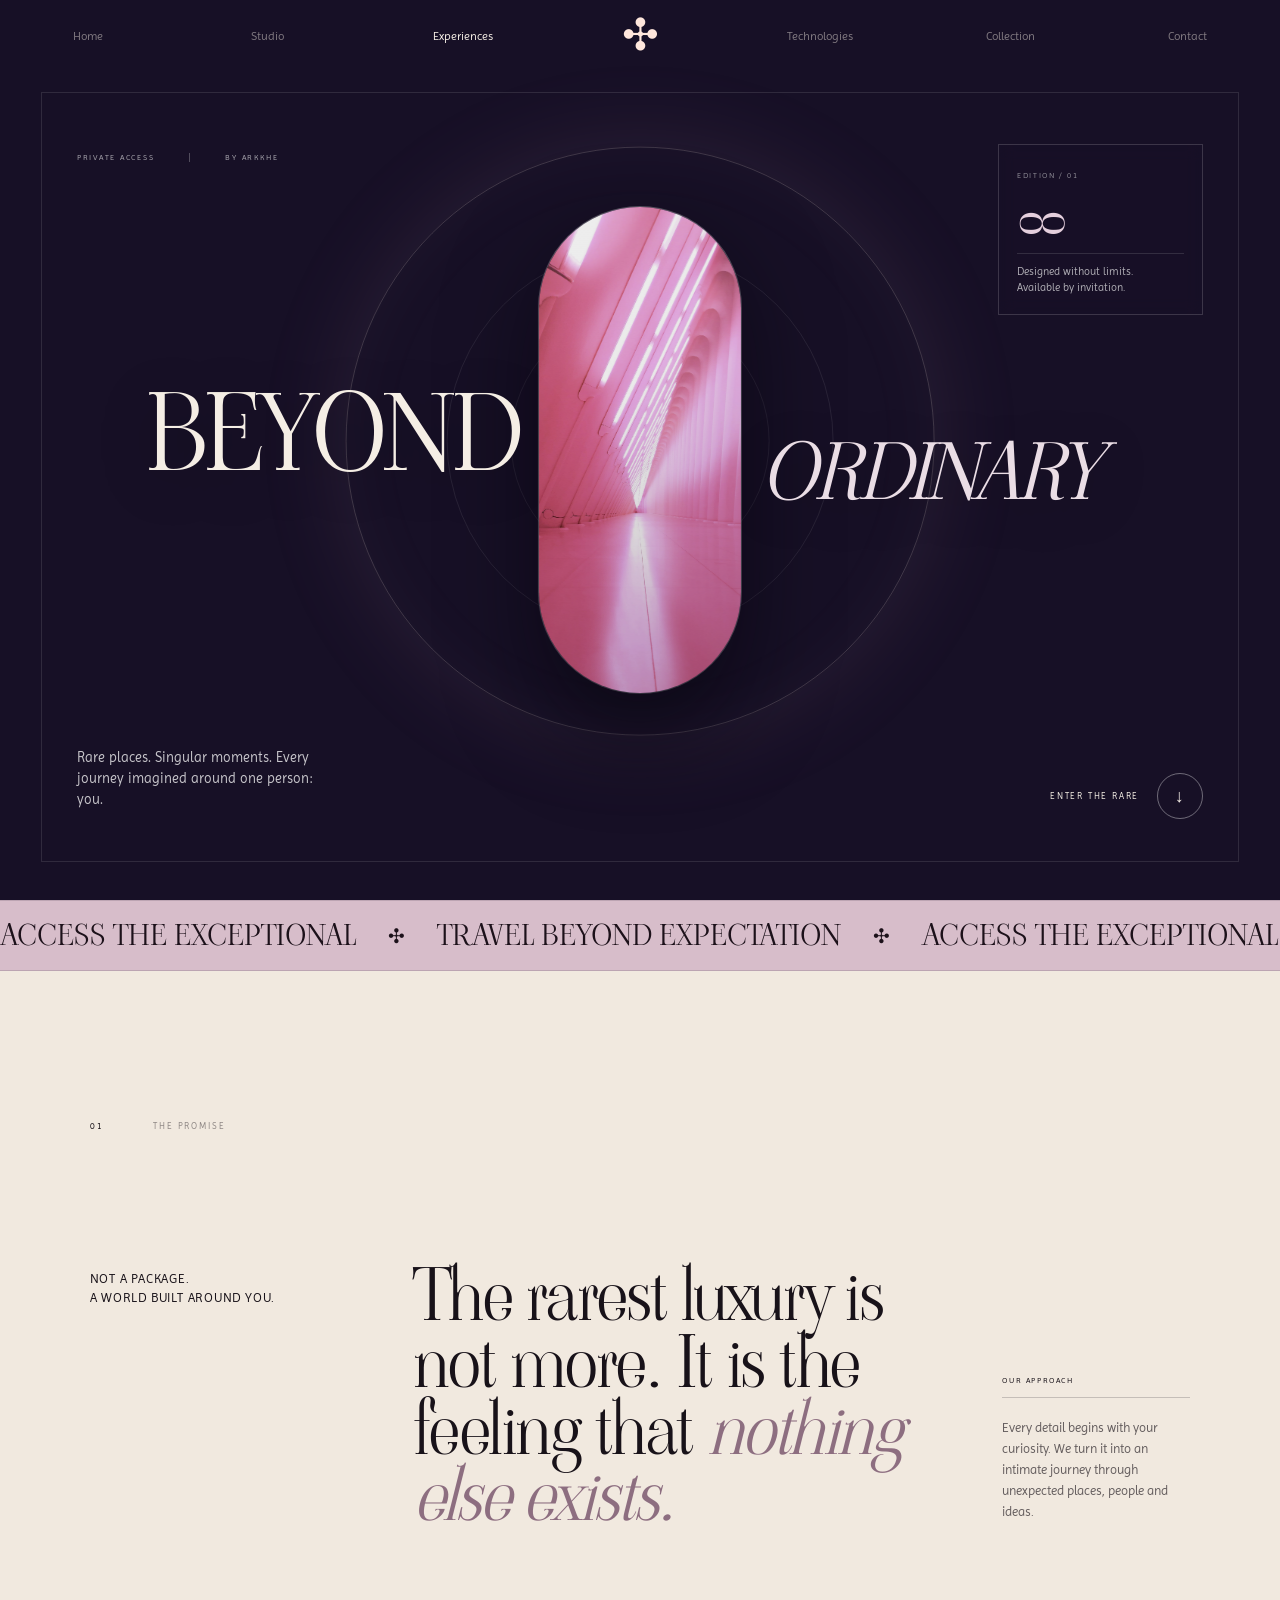
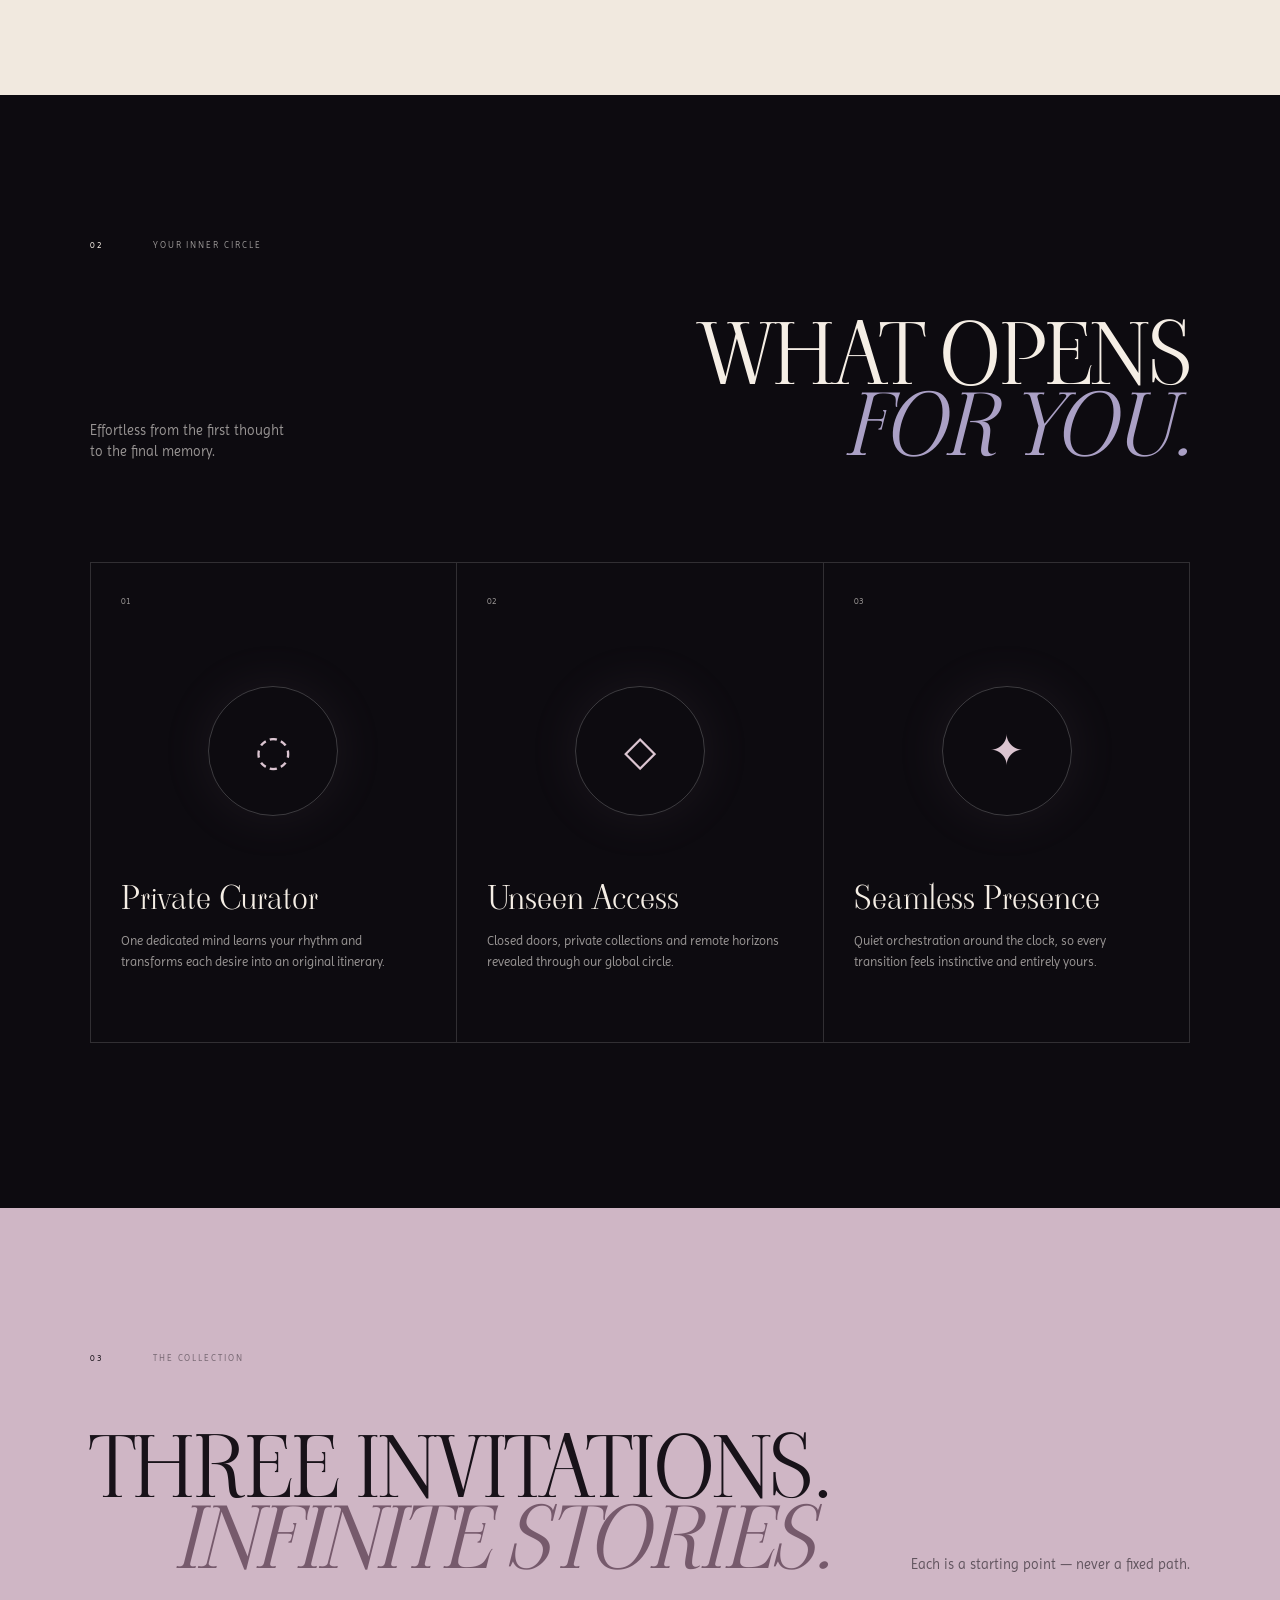
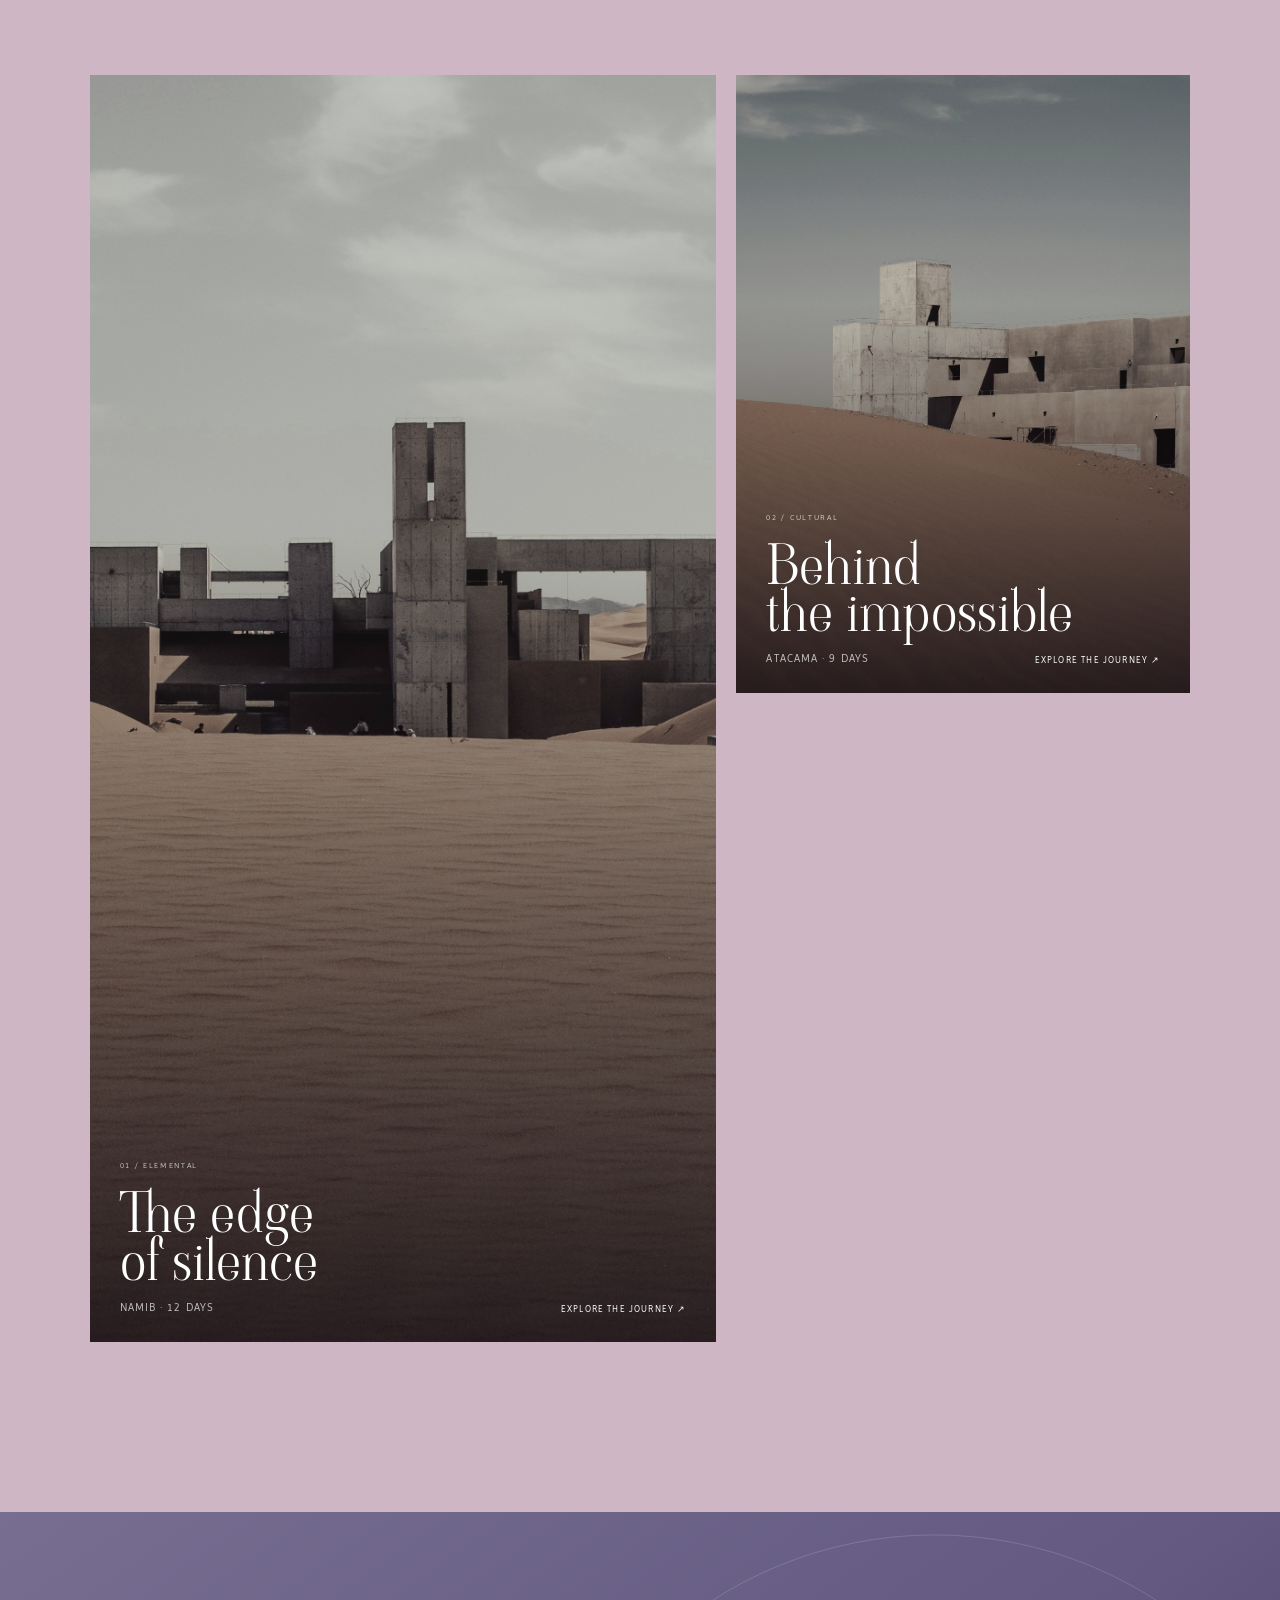
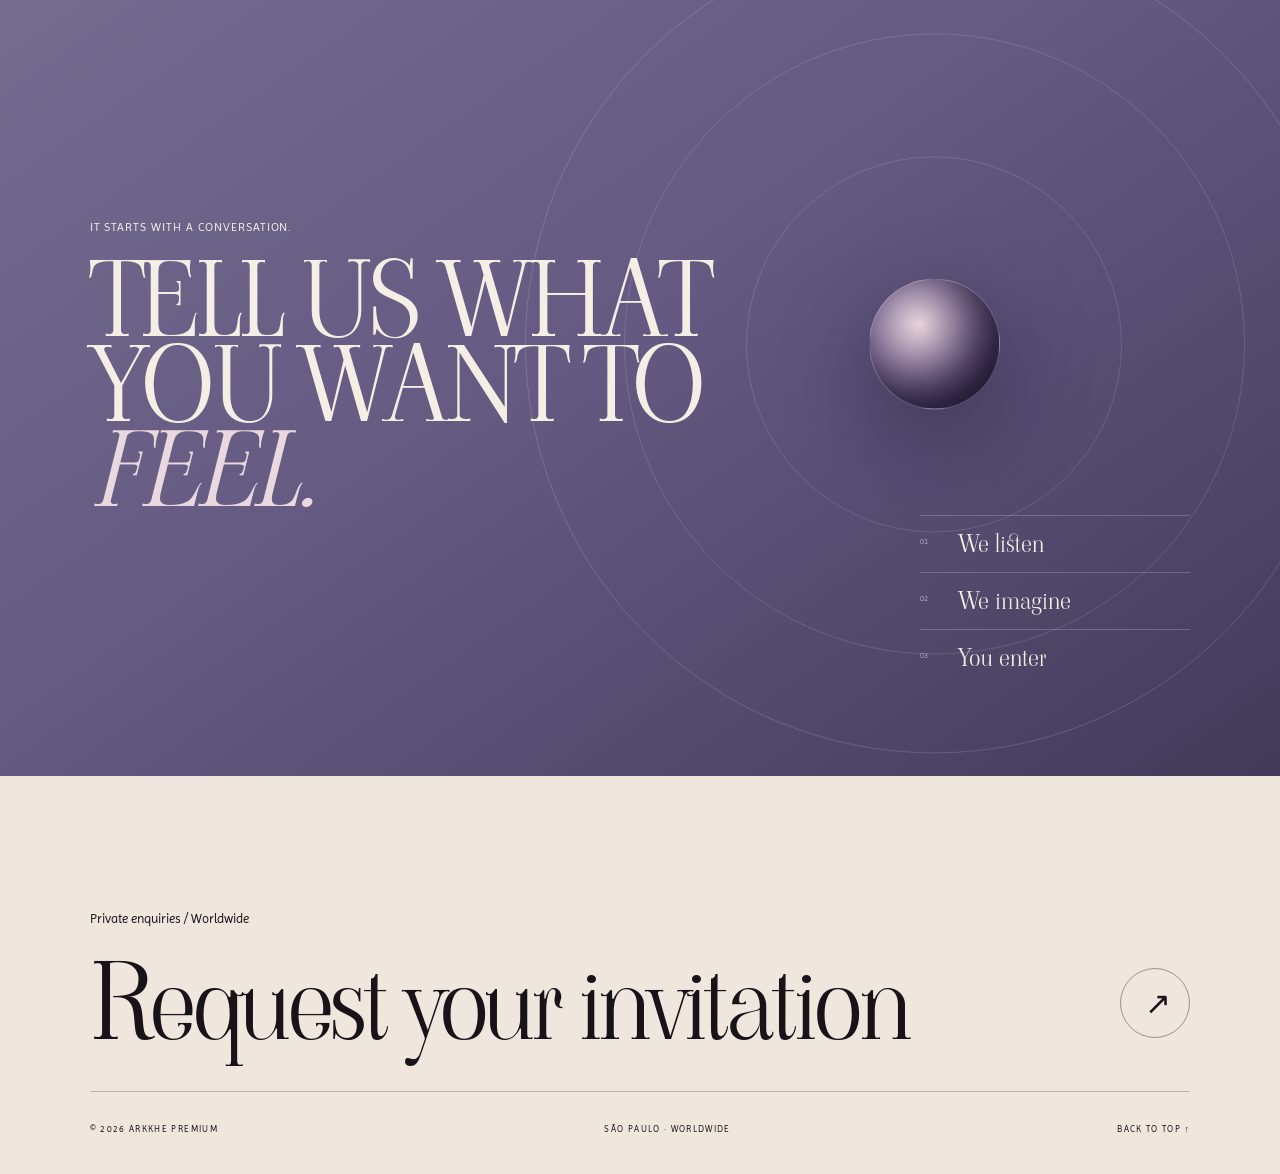
==== premium.html @ c705b885 "Creat" ====
<!doctype html>
<html lang="pt-BR">
  <head>
    <meta charset="UTF-8" />
    <meta name="viewport" content="width=device-width, initial-scale=1.0" />
    <meta name="description" content="Arkkhe Premium — jornadas raras, acesso privado e experiências desenhadas além do ordinário." />
    <title>Arkkhe — Premium</title>
    <link rel="icon" href="data:image/svg+xml,<svg xmlns='http://www.w3.org/2000/svg' viewBox='0 0 64 64'><text y='.85em' font-size='64'>✣</text></svg>" />
    <link rel="preconnect" href="https://fonts.googleapis.com" />
    <link rel="preconnect" href="https://fonts.gstatic.com" crossorigin />
    <link rel="preload" as="image" href="assets/sky.png" />
    <link rel="preload" as="image" href="assets/premium-portal.jpg" />
    <link href="https://fonts.googleapis.com/css2?family=Imprima&family=Viaoda+Libre&display=optional" rel="stylesheet" />
    <link rel="stylesheet" href="premium.css?v=1" />
    <link rel="stylesheet" href="transition.css?v=38" />
  </head>
  <body class="is-loading">
    <header class="topbar">
      <button class="menu-button" aria-label="Abrir menu" aria-expanded="false"><span></span><span></span></button>
      <nav class="nav nav--left" aria-label="Navegação principal">
        <a href="index.html">Home</a><a href="studio.html">Studio</a><a class="active" href="#premium">Experiences</a>
      </nav>
      <a class="brand" href="index.html" data-home-transition aria-label="Arkkhe — voltar para a página inicial">✣</a>
      <nav class="nav nav--right" aria-label="Navegação secundária">
        <a href="technologies.html">Technologies</a><a href="#collection">Collection</a><a href="#contact">Contact</a>
      </nav>
      <nav class="mobile-nav" aria-label="Menu móvel">
        <a href="index.html">Home</a><a href="studio.html">Studio</a><a href="#premium">Experiences</a><a href="technologies.html">Technologies</a><a href="#collection">Collection</a><a href="#contact">Contact</a>
      </nav>
    </header>

    <main>
      <section class="premium-hero" id="premium">
        <div class="premium-hero__sky" aria-hidden="true"></div>
        <div class="premium-hero__veil" aria-hidden="true"></div>
        <div class="premium-hero__portal" aria-hidden="true"><i></i><i></i><i></i></div>
        <figure class="premium-hero__artifact" aria-hidden="true">
          <img src="assets/premium-portal.jpg" alt="" decoding="sync" fetchpriority="high" />
        </figure>
        <div class="premium-hero__frame" aria-hidden="true"></div>
        <p class="premium-hero__eyebrow reveal"><span>Private access</span><span>By Arkkhe</span></p>
        <h1><span>Beyond</span><strong>ordinary</strong></h1>
        <p class="premium-hero__intro reveal">Rare places. Singular moments. Every journey imagined around one person: you.</p>
        <aside class="premium-hero__edition reveal" aria-label="Edição Premium">
          <span>Edition / 01</span><b>∞</b><p>Designed without limits.<br />Available by invitation.</p>
        </aside>
        <a class="scroll-cue reveal" href="#promise" aria-label="Descobrir a experiência Premium"><span>Enter the rare</span><i>↓</i></a>
      </section>

      <div class="premium-marquee" aria-hidden="true"><div><span>Access the exceptional</span><i>✣</i><span>Travel beyond expectation</span><i>✣</i><span>Access the exceptional</span><i>✣</i><span>Travel beyond expectation</span><i>✣</i></div></div>

      <section class="promise" id="promise">
        <div class="section-index reveal"><span>01</span><span>The promise</span></div>
        <p class="promise__kicker reveal">Not a package.<br />A world built around you.</p>
        <h2 class="reveal">The rarest luxury is not more. It is the feeling that <em>nothing else exists.</em></h2>
        <div class="promise__note reveal">
          <span>Our approach</span>
          <p>Every detail begins with your curiosity. We turn it into an intimate journey through unexpected places, people and ideas.</p>
        </div>
      </section>

      <section class="privileges" id="privileges">
        <div class="section-index reveal"><span>02</span><span>Your inner circle</span></div>
        <div class="privileges__heading reveal">
          <p>Effortless from the first thought<br />to the final memory.</p>
          <h2>What opens<br /><em>for you.</em></h2>
        </div>
        <div class="privilege-grid">
          <article class="privilege reveal"><span>01</span><i>◌</i><h3>Private Curator</h3><p>One dedicated mind learns your rhythm and transforms each desire into an original itinerary.</p></article>
          <article class="privilege reveal"><span>02</span><i>◇</i><h3>Unseen Access</h3><p>Closed doors, private collections and remote horizons revealed through our global circle.</p></article>
          <article class="privilege reveal"><span>03</span><i>✦</i><h3>Seamless Presence</h3><p>Quiet orchestration around the clock, so every transition feels instinctive and entirely yours.</p></article>
        </div>
      </section>

      <section class="collection" id="collection">
        <div class="section-index reveal"><span>03</span><span>The collection</span></div>
        <div class="collection__heading reveal"><h2>Three invitations.<br /><em>Infinite stories.</em></h2><p>Each is a starting point — never a fixed path.</p></div>
        <div class="journeys">
          <article class="journey journey--tall reveal">
            <img src="assets/premium-desert.jpg" alt="Arquitetura brutalista isolada entre dunas" />
            <div><span>01 / Elemental</span><h3>The edge<br />of silence</h3><p>Namib · 12 days</p><a href="#contact">Explore the journey ↗</a></div>
          </article>
          <article class="journey reveal">
            <img src="assets/premium-dunes.jpg" alt="Construção geométrica parcialmente coberta pela areia" />
            <div><span>02 / Cultural</span><h3>Behind<br />the impossible</h3><p>Atacama · 9 days</p><a href="#contact">Explore the journey ↗</a></div>
          </article>
          <article class="journey reveal">
            <img src="assets/premium-portal.jpg" alt="Corredor arquitetônico iluminado em rosa" />
            <div><span>03 / Future</span><h3>Tomorrow,<br />privately</h3><p>Seoul · 7 days</p><a href="#contact">Explore the journey ↗</a></div>
          </article>
        </div>
      </section>

      <section class="ritual">
        <div class="ritual__rings" aria-hidden="true"><i></i><i></i><i></i></div>
        <div class="section-index reveal"><span>04</span><span>The beginning</span></div>
        <div class="ritual__copy reveal"><p>It starts with a conversation.</p><h2>Tell us what<br />you want to <em>feel.</em></h2></div>
        <ol class="ritual__steps reveal"><li><b>01</b><span>We listen</span></li><li><b>02</b><span>We imagine</span></li><li><b>03</b><span>You enter</span></li></ol>
      </section>

      <footer id="contact">
        <p>Private enquiries / Worldwide</p>
        <a href="mailto:private@arkkhe.studio">Request your invitation <span>↗</span></a>
        <div class="footer__meta"><span>© 2026 Arkkhe Premium</span><span>São Paulo · Worldwide</span><a href="#premium">Back to top ↑</a></div>
      </footer>
    </main>

    <script src="transition.js?v=38"></script>
    <script src="premium.js?v=1"></script>
  </body>
</html>
---- premium.css ----
:root{color-scheme:dark;--night:#0c0a10;--ink:#161219;--ivory:#f5eee5;--rose:#d8b9c5;--lilac:#aaa0c5;--muted:rgba(255,250,245,.58);--line:rgba(255,250,245,.15);--ease:cubic-bezier(.16,1,.3,1)}
*{box-sizing:border-box}html{scroll-behavior:smooth;background:var(--night)}body{margin:0;background:var(--night);color:var(--ivory);font-family:"Imprima",sans-serif;overflow-x:hidden}a,button{color:inherit;font:inherit}.reveal{opacity:0;transform:translateY(34px);transition:opacity 1s var(--ease),transform 1s var(--ease)}.reveal.is-visible{opacity:1;transform:none}
.topbar{position:fixed;z-index:90;top:0;left:0;width:100%;height:72px;display:grid;grid-template-columns:1fr 64px 1fr;align-items:center;padding:0 5.7%;font-size:12px;border-bottom:1px solid transparent;transition:background .4s,border-color .4s}.topbar.is-scrolled{background:rgba(8,6,12,.74);backdrop-filter:blur(22px) saturate(1.2);border-color:rgba(255,255,255,.08)}.nav{display:flex;justify-content:space-between;align-items:center}.nav--left{padding-right:9vw}.nav--right{padding-left:9vw}.nav a{text-decoration:none;opacity:.48;transition:opacity .25s}.nav a:hover,.nav a.active{opacity:1}.brand{width:44px;height:44px;display:grid;place-items:center;justify-self:center;text-decoration:none;overflow:hidden;font-size:0;transition:transform .4s}.brand::before{content:"✣";font-family:Georgia,serif;font-size:44px;line-height:1;color:#ffe7dc}.brand:hover{transform:rotate(30deg)}.menu-button,.mobile-nav{display:none}
.premium-hero{--mx:0px;--my:0px;--image-x:0px;--image-y:0px;position:relative;isolation:isolate;min-height:100svh;overflow:hidden;background:#171026;padding:96px 6vw 70px}.premium-hero::after{content:"";position:absolute;z-index:8;inset:0;background:linear-gradient(180deg,rgba(9,6,16,.28),transparent 52%,rgba(7,5,10,.5));pointer-events:none}.premium-hero__sky{position:absolute;z-index:0;inset:-6%;background:url("assets/sky.png") calc(50% + var(--mx)) calc(50% + var(--my))/cover no-repeat;filter:hue-rotate(8deg) saturate(.88) brightness(.72);transform:scale(1.11);will-change:background-position}.premium-hero__veil{position:absolute;z-index:1;inset:0;background:radial-gradient(circle at 50% 47%,rgba(229,196,214,.13),transparent 29%),linear-gradient(90deg,rgba(10,7,14,.36),transparent 31% 69%,rgba(10,7,14,.36))}.premium-hero__portal{position:absolute;z-index:2;left:50%;top:49%;width:min(46vw,660px);aspect-ratio:1;transform:translate(-50%,-50%);border:1px solid rgba(255,235,228,.18);border-radius:50%;box-shadow:0 0 95px rgba(196,145,177,.12),inset 0 0 70px rgba(242,213,200,.04)}.premium-hero__portal::before{content:"";position:absolute;inset:17%;border:1px solid rgba(255,255,255,.08);border-radius:50%}.premium-hero__portal i{position:absolute;border:1px solid rgba(255,255,255,.07);border-radius:50%;animation:orbit 22s linear infinite}.premium-hero__portal i:nth-child(1){inset:28%}.premium-hero__portal i:nth-child(2){inset:38%;animation-duration:15s;animation-direction:reverse}.premium-hero__portal i:nth-child(3){display:none}.premium-hero__portal i::after{content:"";position:absolute;top:10%;left:18%;width:3px;height:3px;border-radius:50%;background:#fff;box-shadow:0 0 12px #fff}@keyframes orbit{to{transform:rotate(360deg)}}
.premium-hero__artifact{position:absolute;z-index:5;left:50%;top:50%;width:min(15.8vw,245px);height:min(54vh,560px);margin:0;border-radius:150px;overflow:hidden;transform:translate(calc(-50% + var(--image-x)),calc(-50% + var(--image-y)));box-shadow:0 38px 90px rgba(5,3,10,.58),0 0 0 1px rgba(255,255,255,.3);will-change:transform}.premium-hero__artifact::after{content:"";position:absolute;inset:0;background:linear-gradient(150deg,rgba(255,255,255,.12),transparent 38%,rgba(25,8,30,.2))}.premium-hero__artifact img{width:100%;height:100%;object-fit:cover;object-position:53% center;filter:saturate(.76) contrast(1.01) brightness(.92);transform:scale(1.03)}.premium-hero__frame{position:absolute;z-index:7;inset:92px 3.2vw 38px;border:1px solid rgba(255,255,255,.11);pointer-events:none}
.premium-hero h1{position:absolute;z-index:6;inset:0;margin:0;text-transform:uppercase;font:400 clamp(64px,8.1vw,156px)/.76 "Viaoda Libre",serif;letter-spacing:-.045em;text-shadow:0 10px 55px rgba(0,0,0,.29);pointer-events:none}.premium-hero h1 span,.premium-hero h1 strong{position:absolute;top:49%;display:block;font-weight:400;white-space:nowrap}.premium-hero h1 span{right:calc(50% + clamp(118px,9.4vw,150px));transform:translateY(-58%);text-align:right}.premium-hero h1 strong{left:calc(50% + clamp(118px,9.4vw,150px));transform:translateY(5%);font-size:.74em;font-style:italic;color:#eadde5}.premium-hero__eyebrow{position:absolute;z-index:10;left:6vw;top:17%;display:flex;gap:35px;margin:0;text-transform:uppercase;font-size:8px;letter-spacing:.22em;color:rgba(255,255,255,.62)}.premium-hero__eyebrow span+span{padding-left:35px;border-left:1px solid rgba(255,255,255,.25)}.premium-hero__intro{position:absolute;z-index:10;left:6vw;bottom:10%;width:260px;margin:0;font-size:14px;line-height:1.5;color:rgba(255,255,255,.76)}.premium-hero__edition{position:absolute;z-index:10;right:6vw;top:16%;width:205px;padding:18px;border:1px solid rgba(255,255,255,.16);background:rgba(30,16,38,.13);backdrop-filter:blur(8px);font-style:normal}.premium-hero__edition>span{font-size:8px;letter-spacing:.2em;text-transform:uppercase;color:rgba(255,255,255,.5)}.premium-hero__edition b{display:block;margin:8px 0 -5px;font:400 68px/1 "Viaoda Libre",serif;color:#e5cfdd}.premium-hero__edition p{margin:0;padding-top:10px;border-top:1px solid rgba(255,255,255,.12);font-size:11px;line-height:1.45;color:rgba(255,255,255,.66)}.scroll-cue{position:absolute;z-index:10;right:6vw;bottom:9%;display:flex;align-items:center;gap:18px;text-transform:uppercase;font-size:9px;letter-spacing:.2em;text-decoration:none}.scroll-cue i{width:46px;height:46px;border:1px solid rgba(255,255,255,.38);border-radius:50%;display:grid;place-items:center;font-style:normal;font-size:18px;transition:.3s}.scroll-cue:hover i{background:var(--ivory);color:var(--night);transform:translateY(4px)}
.premium-marquee{overflow:hidden;padding:20px 0;background:#d7bdca;color:#1c111a;border-block:1px solid rgba(23,18,31,.14)}.premium-marquee div{width:max-content;display:flex;align-items:center;gap:32px;animation:marquee 29s linear infinite}.premium-marquee span{font:400 clamp(22px,2.3vw,42px)/1 "Viaoda Libre",serif;text-transform:uppercase}.premium-marquee i{font-style:normal;font-size:20px}@keyframes marquee{to{transform:translateX(-50%)}}
.section-index{display:flex;gap:28px;align-items:center;text-transform:uppercase;font-size:9px;letter-spacing:.22em;color:var(--muted)}.section-index span:first-child{width:35px;color:var(--ivory)}
.promise{display:grid;grid-template-columns:.72fr 1.5fr .55fr;gap:6vw;padding:150px 7vw 165px;background:#f1e9df;color:#181219}.promise .section-index{grid-column:1/-1;margin-bottom:55px;color:rgba(24,18,25,.45)}.promise .section-index span:first-child{color:#181219}.promise__kicker{margin:7px 0 0;font-size:13px;line-height:1.45;text-transform:uppercase;letter-spacing:.06em}.promise h2{margin:0;font:400 clamp(48px,5.6vw,108px)/.93 "Viaoda Libre",serif;letter-spacing:-.035em}.promise h2 em{font-weight:400;color:#8d6e80}.promise__note{align-self:end;padding-bottom:8px}.promise__note span{display:block;margin-bottom:19px;padding-bottom:12px;border-bottom:1px solid rgba(24,18,25,.2);font-size:8px;letter-spacing:.2em;text-transform:uppercase}.promise__note p{margin:0;font-size:13px;line-height:1.62;color:rgba(24,18,25,.65)}
.privileges{padding:145px 7vw 165px;background:#0d0b10}.privileges__heading,.collection__heading{display:flex;align-items:flex-end;justify-content:space-between;margin:70px 0 100px}.privileges__heading>p,.collection__heading>p{margin:0;color:var(--muted);font-size:14px;line-height:1.5}.privileges__heading h2,.collection__heading h2{margin:0;text-align:right;font:400 clamp(58px,6.6vw,128px)/.84 "Viaoda Libre",serif;text-transform:uppercase;letter-spacing:-.03em}.privileges__heading em,.collection__heading em{font-weight:400;color:var(--lilac)}.privilege-grid{display:grid;grid-template-columns:repeat(3,1fr);border-top:1px solid var(--line);border-left:1px solid var(--line)}.privilege{position:relative;min-height:480px;padding:26px 30px 38px;border-right:1px solid var(--line);border-bottom:1px solid var(--line);transition:background .4s}.privilege:hover{background:rgba(255,255,255,.035)}.privilege>span{font-size:9px;color:var(--muted)}.privilege i{display:grid;place-items:center;width:130px;height:130px;margin:78px auto 65px;border:1px solid rgba(255,255,255,.2);border-radius:50%;font:400 42px/1 "Viaoda Libre",serif;font-style:normal;color:#dbc5d1;box-shadow:0 0 55px rgba(202,160,189,.08);transition:transform .7s var(--ease),background .5s}.privilege:hover i{transform:rotate(45deg) scale(1.08);background:rgba(215,189,202,.09)}.privilege h3{margin:0 0 17px;font:400 clamp(29px,2.6vw,49px)/1 "Viaoda Libre",serif}.privilege p{max-width:330px;margin:0;font-size:13px;line-height:1.6;color:var(--muted)}
.collection{padding:145px 7vw 170px;background:#cfb6c5;color:#181219}.collection .section-index{color:rgba(24,18,25,.48)}.collection .section-index span:first-child{color:#181219}.collection__heading>p{color:rgba(24,18,25,.6)}.collection__heading em{color:#765a6c}.journeys{display:grid;grid-template-columns:1.16fr .84fr;gap:20px}.journey{position:relative;min-height:520px;overflow:hidden;background:#241922;color:white}.journey--tall{grid-row:span 2;min-height:1060px}.journey img{width:100%;height:100%;object-fit:cover;filter:saturate(.67) contrast(.98);transition:transform 1.2s var(--ease),filter .6s}.journey::after{content:"";position:absolute;inset:0;background:linear-gradient(to top,rgba(11,5,13,.78),transparent 63%)}.journey>div{position:absolute;z-index:2;inset:auto 30px 28px}.journey span{font-size:8px;letter-spacing:.21em;text-transform:uppercase;opacity:.68}.journey h3{margin:18px 0 16px;font:400 clamp(38px,4.3vw,78px)/.86 "Viaoda Libre",serif}.journey p{margin:0;font-size:11px;letter-spacing:.1em;text-transform:uppercase;opacity:.7}.journey a{position:absolute;right:0;bottom:0;font-size:9px;letter-spacing:.13em;text-transform:uppercase;text-decoration:none}.journey:hover img{transform:scale(1.055);filter:saturate(.9) contrast(1.02)}
.ritual{position:relative;isolation:isolate;min-height:96vh;display:grid;grid-template-columns:1fr auto;grid-template-rows:auto 1fr auto;padding:110px 7vw 75px;overflow:hidden;background:#645a82}.ritual::before{content:"";position:absolute;z-index:-1;inset:0;background:linear-gradient(145deg,rgba(255,255,255,.12),transparent 48%,rgba(12,7,23,.38))}.ritual .section-index{grid-column:1/-1}.ritual__copy{align-self:center}.ritual__copy>p{margin:0 0 24px;font-size:12px;text-transform:uppercase;letter-spacing:.08em}.ritual__copy h2{margin:0;font:400 clamp(60px,8vw,150px)/.83 "Viaoda Libre",serif;text-transform:uppercase;letter-spacing:-.04em}.ritual__copy em{font-weight:400;color:#ead8df}.ritual__steps{align-self:end;list-style:none;margin:0 0 15px;padding:0;width:270px}.ritual__steps li{display:grid;grid-template-columns:38px 1fr;padding:16px 0;border-top:1px solid rgba(255,255,255,.2);font:400 24px/1 "Viaoda Libre",serif}.ritual__steps b{font:8px/2.5 "Imprima",sans-serif;color:rgba(255,255,255,.55)}.ritual__rings{position:absolute;z-index:-1;right:-5%;top:50%;width:min(64vw,850px);aspect-ratio:1;transform:translateY(-50%);border:1px solid rgba(255,255,255,.15);border-radius:50%}.ritual__rings i{position:absolute;border:1px solid rgba(255,255,255,.13);border-radius:50%}.ritual__rings i:nth-child(1){inset:12%}.ritual__rings i:nth-child(2){inset:27%}.ritual__rings i:nth-child(3){inset:42%;background:radial-gradient(circle at 38% 35%,#ead6dc,#9a86a9 35%,#4c3e67 68%,#1b1629);box-shadow:inset -25px -20px 50px rgba(8,5,17,.48),0 30px 90px rgba(20,9,34,.35)}
footer{padding:135px 7vw 40px;background:#efe7dd;color:#181219}footer>p{margin:0 0 25px;font-size:13px}footer>a{display:flex;justify-content:space-between;align-items:center;padding-bottom:35px;border-bottom:1px solid rgba(24,18,25,.25);text-decoration:none;font:400 clamp(52px,8.2vw,154px)/1 "Viaoda Libre",serif;letter-spacing:-.045em}footer>a span{font:400 .3em/1 "Imprima",sans-serif;width:70px;height:70px;border:1px solid rgba(24,18,25,.4);border-radius:50%;display:grid;place-items:center;transition:.35s}footer>a:hover span{background:#181219;color:#efe7dd;transform:rotate(45deg)}.footer__meta{display:flex;justify-content:space-between;align-items:center;padding-top:32px;font-size:9px;letter-spacing:.15em;text-transform:uppercase}.footer__meta a{color:inherit;text-decoration:none}
@media(max-width:900px){.topbar{display:flex;justify-content:space-between;padding:0 24px}.nav{display:none}.brand{position:absolute;left:50%;transform:translateX(-50%)}.brand:hover{transform:translateX(-50%) rotate(30deg)}.menu-button{display:block;border:0;background:none;padding:8px;z-index:2}.menu-button span{display:block;width:24px;height:1px;background:white;margin:6px;transition:.3s}.mobile-nav{position:fixed;inset:0;z-index:-1;padding:120px 30px 50px;background:rgba(8,6,12,.97);backdrop-filter:blur(20px);flex-direction:column;gap:24px}.mobile-nav a{text-decoration:none;font:42px/1.05 "Viaoda Libre",serif}.topbar.menu-open .mobile-nav{display:flex}.topbar.menu-open .menu-button span:first-child{transform:translateY(3.5px) rotate(45deg)}.topbar.menu-open .menu-button span:last-child{transform:translateY(-3.5px) rotate(-45deg)}.premium-hero__portal{width:72vw}.premium-hero__artifact{width:25vw}.premium-hero h1{font-size:10vw}.premium-hero h1 span{right:calc(50% + 14vw)}.premium-hero h1 strong{left:calc(50% + 14vw)}.promise{grid-template-columns:1fr 2fr}.promise__note{grid-column:2}.privilege-grid{grid-template-columns:1fr}.privilege{min-height:auto}.privilege i{margin:55px auto}.privileges__heading,.collection__heading{align-items:flex-start;flex-direction:column;gap:45px}.privileges__heading h2,.collection__heading h2{text-align:left}.journeys{grid-template-columns:1fr}.journey,.journey--tall{min-height:82vw;grid-row:auto}.ritual{grid-template-columns:1fr}.ritual__steps{align-self:end}.ritual__rings{right:-30%;width:100vw}}
@media(max-width:560px){.premium-hero{padding-inline:24px}.premium-hero__frame{inset:86px 14px 18px}.premium-hero h1{top:32%;height:auto;font-size:16vw;line-height:.78;text-align:center;inset:31% 0 auto}.premium-hero h1 span,.premium-hero h1 strong{position:static;transform:none;text-align:center}.premium-hero__portal{top:57%;width:96vw}.premium-hero__artifact{top:57%;width:38vw;height:40vh}.premium-hero__edition{display:none}.premium-hero__eyebrow{left:24px}.premium-hero__intro{left:24px;bottom:8%;width:190px;font-size:12px}.scroll-cue{right:22px;bottom:7%}.scroll-cue span{display:none}.premium-marquee{padding:15px 0}.promise,.privileges,.collection{padding:105px 24px}.promise{grid-template-columns:1fr;gap:40px}.promise .section-index,.promise__note{grid-column:1}.promise .section-index{margin-bottom:10px}.promise h2{font-size:12vw}.privileges__heading,.collection__heading{margin:50px 0 70px}.privileges__heading h2,.collection__heading h2{font-size:14vw}.privilege{padding:24px 22px 35px}.privilege i{width:100px;height:100px;margin:45px auto}.journeys{gap:12px}.journey,.journey--tall{min-height:125vw}.journey>div{inset:auto 18px 19px}.journey a{position:static;display:inline-block;margin-top:20px}.ritual{min-height:780px;padding:90px 24px 55px}.ritual__copy h2{font-size:14vw}.ritual__rings{right:-75%;width:170vw}footer{padding:100px 24px 32px}footer>a{font-size:13.5vw}footer>a span{width:48px;height:48px}.footer__meta{align-items:flex-start;gap:20px;flex-direction:column}.footer__meta span:nth-child(2){display:none}}
@media(prefers-reduced-motion:reduce){*,*::before,*::after{scroll-behavior:auto!important;animation-duration:.01ms!important;transition-duration:.01ms!important;animation-delay:0s!important}.premium-marquee div{animation:none}}

/* Preserve the original image luminosity without a page-wide dark wash. */
.premium-hero::after{content:none}
.premium-hero__sky{filter:none}
.premium-hero__veil{display:none}
---- transition.css ----
body.route-native-tunnel{overflow:hidden}
body.route-native-tunnel .hero.is-route-page-dive .reality__copy,body.route-native-tunnel .hero.is-route-page-dive .experience-object{display:none}
body.route-native-tunnel .hero.is-route-page-dive .topbar{transform-origin:50% 0;animation:route-header-zoom 1.85s 1.15s both cubic-bezier(.22,1,.36,1)!important;will-change:opacity,scale}
.route-page-preview{position:absolute;z-index:7;inset:0;display:none;padding:100px 6vw 70px;text-align:center;pointer-events:none}
body.route-native-tunnel .route-page-preview{display:block}
.route-page-preview h2{position:absolute;z-index:2;left:50%;top:calc(50% + 15px);width:100%;margin:0;transform:translate3d(-50%,-50%,0);font:400 clamp(64px,9.3vw,178px)/.72 "Viaoda Libre",serif;text-transform:uppercase;letter-spacing:-.035em;text-shadow:0 8px 50px rgba(0,0,0,.28);animation:destination-title 1.85s 1.15s both cubic-bezier(.22,1,.36,1);backface-visibility:hidden}
.route-page-preview h2 span,.route-page-preview h2 strong{display:block;font-weight:400}.route-page-preview h2 span{transform:translateX(-.12em)}.route-page-preview h2 strong{font-size:.82em;font-style:italic;transform:translateX(.14em);color:#e6ddec}
.route-page-preview--premium{overflow:hidden;background:#171026;padding:0}.route-page-preview__premium-sky{position:absolute;z-index:0;inset:-6%;background:url("assets/sky.png") 50% 50%/cover no-repeat;filter:hue-rotate(8deg) saturate(.88) brightness(.72);transform:scale(1.11)}.route-page-preview__premium-veil{position:absolute;z-index:1;inset:0;background:radial-gradient(circle at 50% 47%,rgba(229,196,214,.13),transparent 29%),linear-gradient(90deg,rgba(10,7,14,.36),transparent 31% 69%,rgba(10,7,14,.36))}.route-page-preview--premium::after{content:"";position:absolute;z-index:8;inset:0;background:linear-gradient(180deg,rgba(9,6,16,.28),transparent 52%,rgba(7,5,10,.5));pointer-events:none}
.route-page-preview__premium-portal{position:absolute;z-index:2;left:50%;top:49%;width:min(46vw,660px);aspect-ratio:1;transform:translate(-50%,-50%);border:1px solid rgba(255,235,228,.18);border-radius:50%;box-shadow:0 0 95px rgba(196,145,177,.12),inset 0 0 70px rgba(242,213,200,.04);animation:route-halo-arrival 1.85s 1.15s both cubic-bezier(.22,1,.36,1)}.route-page-preview__premium-portal::before{content:"";position:absolute;inset:17%;border:1px solid rgba(255,255,255,.08);border-radius:50%}.route-page-preview__premium-portal i{position:absolute;border:1px solid rgba(255,255,255,.07);border-radius:50%}.route-page-preview__premium-portal i:nth-child(1){inset:28%}.route-page-preview__premium-portal i:nth-child(2){inset:38%}.route-page-preview__premium-portal i:nth-child(3){display:none}.route-page-preview__premium-portal i::after{content:"";position:absolute;top:10%;left:18%;width:3px;height:3px;border-radius:50%;background:#fff;box-shadow:0 0 12px #fff}
.route-page-preview__premium-artifact{position:absolute;z-index:5;left:50%;top:50%;width:min(15.8vw,245px);height:min(54vh,560px);margin:0;border-radius:150px;overflow:hidden;transform:translate(-50%,-50%);box-shadow:0 38px 90px rgba(5,3,10,.58),0 0 0 1px rgba(255,255,255,.3);animation:route-premium-artifact-arrival 1.85s 1.15s both cubic-bezier(.22,1,.36,1)}.route-page-preview__premium-artifact::after{content:"";position:absolute;inset:0;background:linear-gradient(150deg,rgba(255,255,255,.12),transparent 38%,rgba(25,8,30,.2))}.route-page-preview__premium-artifact img{width:100%;height:100%;object-fit:cover;object-position:53% center;filter:saturate(.76) contrast(1.01) brightness(.92);transform:scale(1.03)}
.route-page-preview--premium h2{position:absolute;z-index:6;inset:0;margin:0;transform:none;text-align:left;font:400 clamp(64px,8.1vw,156px)/.76 "Viaoda Libre",serif;letter-spacing:-.045em;text-shadow:0 10px 55px rgba(0,0,0,.29);pointer-events:none;animation:route-meta-in 1.85s 1.15s both ease-out}.route-page-preview--premium h2 span,.route-page-preview--premium h2 strong{position:absolute;top:49%;display:block;font-weight:400;white-space:nowrap}.route-page-preview--premium h2 span{right:calc(50% + clamp(118px,9.4vw,150px));transform:translateY(-58%);text-align:right}.route-page-preview--premium h2 strong{left:calc(50% + clamp(118px,9.4vw,150px));transform:translateY(5%);font-size:.74em;font-style:italic;color:#eadde5}
.route-page-preview__premium-eyebrow{position:absolute!important;z-index:10!important;left:6vw!important;top:17%!important;bottom:auto!important;width:auto!important;display:flex;gap:35px;margin:0!important;text-transform:uppercase;text-align:left!important;font-size:8px!important;line-height:1!important;letter-spacing:.22em;color:rgba(255,255,255,.62)!important;animation:route-meta-in 1.85s 1.15s both ease-out!important}.route-page-preview__premium-eyebrow span+span{padding-left:35px;border-left:1px solid rgba(255,255,255,.25)}.route-page-preview__premium-intro{position:absolute!important;z-index:10!important;left:6vw!important;bottom:10%!important;top:auto!important;width:260px!important;margin:0!important;text-align:left!important;font-size:14px!important;line-height:1.5!important;color:rgba(255,255,255,.76)!important;animation:route-meta-in 1.85s 1.15s both ease-out!important}
.route-page-preview__premium-edition{position:absolute;z-index:10;right:6vw;top:16%;width:205px;padding:18px;border:1px solid rgba(255,255,255,.16);background:rgba(30,16,38,.13);backdrop-filter:blur(8px);text-align:left;font-style:normal;animation:route-meta-in 1.85s 1.15s both ease-out}.route-page-preview__premium-edition>span{font-size:8px;letter-spacing:.2em;text-transform:uppercase;color:rgba(255,255,255,.5)}.route-page-preview__premium-edition b{display:block;margin:8px 0 -5px;font:400 68px/1 "Viaoda Libre",serif;color:#e5cfdd}.route-page-preview__premium-edition p{position:static!important;width:auto!important;margin:0!important;padding-top:10px;border-top:1px solid rgba(255,255,255,.12);text-align:left!important;font-size:11px!important;line-height:1.45!important;color:rgba(255,255,255,.66)!important;animation:none!important}
.route-page-preview--premium .route-page-preview__frame{z-index:7}.route-page-preview--premium .route-page-preview__cue{z-index:10}
.route-page-preview p{position:absolute;z-index:2;left:6vw;bottom:11%;width:280px;margin:0;text-align:left;font-size:14px;line-height:1.45;color:rgba(255,255,255,.72);animation:destination-subtitle 1.85s 1.15s both cubic-bezier(.22,1,.36,1)}
.route-page-preview__cue{position:absolute;z-index:2;right:6vw;bottom:10%;display:flex;align-items:center;gap:18px;text-transform:uppercase;font-size:9px;letter-spacing:.2em;animation:route-meta-in 1.85s 1.15s both ease-out}.route-page-preview__cue i{width:46px;height:46px;border:1px solid rgba(255,255,255,.38);border-radius:50%;display:grid;place-items:center;font-style:normal;font-size:18px}
.route-page-preview__frame{position:absolute;z-index:2;inset:92px 3.2vw 38px;border:1px solid rgba(255,255,255,.11);animation:route-meta-in 1.85s 1.15s both ease-out;contain:layout paint;transform:translateZ(0);backface-visibility:hidden}
.route-page-preview__ledger{position:absolute;z-index:3;right:6vw;top:17%;width:215px;padding:18px 20px;border:1px solid rgba(255,255,255,.15);background:rgba(29,23,52,.17);backdrop-filter:blur(8px);font-style:normal;animation:route-meta-in 1.85s 1.15s both ease-out}.route-page-preview__ledger>span{display:block;margin-bottom:14px;font-size:8px;letter-spacing:.2em;text-transform:uppercase;color:rgba(255,255,255,.5)}.route-page-preview__ledger ol{list-style:none;margin:0;padding:0}.route-page-preview__ledger li{display:flex;gap:13px;padding:8px 0;border-top:1px solid rgba(255,255,255,.11);font:18px/1 "Viaoda Libre",serif}.route-page-preview__ledger b{font:8px/2 "Imprima",sans-serif;color:rgba(255,255,255,.45)}
.route-page-preview__halo{position:absolute;z-index:1;left:50%;top:47%;width:min(54vw,790px);aspect-ratio:1;transform:translate(-50%,-50%);border:1px solid rgba(255,238,224,.27);border-radius:50%;box-shadow:0 0 100px rgba(185,158,255,.12),inset 0 0 80px rgba(255,218,198,.08);animation:route-halo-arrival 1.85s 1.15s both cubic-bezier(.22,1,.36,1);will-change:transform,opacity;backface-visibility:hidden}
.route-page-preview__halo::before{content:"";position:absolute;inset:12%;border-radius:50%;background:radial-gradient(circle at 48% 40%,rgba(255,246,230,.24),rgba(143,118,186,.08) 35%,rgba(11,9,27,.2) 61%,transparent 64%);box-shadow:0 0 50px rgba(231,205,255,.08)}
.route-page-preview__halo i{position:absolute;inset:7%;border:1px solid rgba(255,255,255,.1);border-radius:50%}.route-page-preview__halo i:nth-child(2){inset:18%}.route-page-preview__halo i:nth-child(3){inset:31%}
.route-page-preview__halo i::after{content:"";position:absolute;top:11%;left:16%;width:5px;height:5px;border-radius:50%;background:#fff8ee;box-shadow:0 0 15px #fff}
@keyframes route-halo-arrival{from{opacity:0;transform:translate(-50%,-50%) scale(.251)}to{opacity:1;transform:translate(-50%,-50%) scale(1)}}
@keyframes route-premium-artifact-arrival{from{opacity:0;transform:translate(-50%,-50%) scale(.251)}to{opacity:1;transform:translate(-50%,-50%) scale(1)}}
@keyframes route-meta-in{from{opacity:0}to{opacity:1}}
@keyframes route-header-zoom{from{opacity:0;scale:.72}to{opacity:1;scale:1}}
body.route-reverse-leaving{overflow:hidden;pointer-events:none}

body.is-route-arrival .garden-loader{display:block;background:transparent}
body.is-route-arrival .garden-loader span{display:none}
body.is-route-arrival .garden-loader__side--left{animation:none;transform:translate(calc(-7vw + var(--fg-x)),var(--fg-y)) scale(1);filter:brightness(1)}
body.is-route-arrival .garden-loader__side--right{animation:none;transform:translate(calc(-3vw + var(--fg-neg-x)),var(--fg-y)) scale(1);filter:brightness(1)}
body.is-route-arrival .hero__sky{opacity:1;transform:scale(1.1);animation:none}
body.is-route-arrival .hero__scene::after{opacity:1;transform:scale(1.045);animation:none}
body.is-route-arrival .topbar,body.is-route-arrival .intro h1,body.is-route-arrival .carousel,body.is-route-arrival .intro p,body.is-route-arrival .enter{opacity:1;animation:none}

body.is-route-arrival .hero.is-route-reversing .tunnel-stage{visibility:visible;opacity:1;animation:route-tunnel-backward 1.85s both cubic-bezier(.16,1,.3,1)}
body.is-route-arrival .hero.is-route-reversing .topbar{animation:route-content-back 1.85s both ease-out}
body.is-route-arrival .hero.is-route-reversing .reality{visibility:hidden;opacity:0;transition:none;animation:none}
body.is-route-arrival .hero.is-route-reversing .reality__copy,body.is-route-arrival .hero.is-route-reversing .experience-object{display:none}
body.is-route-arrival .hero.is-route-reversing .intro h1,body.is-route-arrival .hero.is-route-reversing .intro p,body.is-route-arrival .hero.is-route-reversing .carousel,body.is-route-arrival .hero.is-route-reversing .enter{animation:route-content-back 1.85s both ease-out}

@keyframes route-tunnel-backward{from{transform:scale(2.65)}to{transform:scale(1)}}
@keyframes route-content-back{0%,58%{opacity:0}100%{opacity:1}}

@media(max-width:900px){.route-page-preview__ledger{display:none}}@media(max-width:560px){.route-page-preview__frame{inset:86px 14px 18px}.route-page-preview__frame span:last-child{display:none}}
@media(prefers-reduced-motion:reduce){body.is-route-arrival .hero.is-route-reversing .tunnel-stage{animation-duration:.2s}}

/* Technologies destination preview — mirrors the real hero so the route lands
   on the exact same image, crop, typography and interface state. */
.route-page-preview--technologies{overflow:hidden;background:#090810;padding:0;text-align:left}
.route-page-preview--technologies::after{content:"";position:absolute;z-index:5;inset:0;background:linear-gradient(90deg,rgba(7,6,11,.58),transparent 42% 64%,rgba(6,5,10,.26)),linear-gradient(180deg,rgba(7,6,11,.1),transparent 60%,rgba(7,6,11,.62));pointer-events:none}
.route-page-preview__technology-image{position:absolute;z-index:0;inset:-5%;background:url("assets/sky_technologie_1.webp") 50% 50%/cover no-repeat;filter:saturate(.78) brightness(.72) contrast(1.08);transform:scale(1.07);animation:route-technology-image-arrival 1.85s 1.15s both cubic-bezier(.22,1,.36,1);will-change:transform,opacity}
.route-page-preview__technology-mesh{position:absolute;z-index:2;inset:0;opacity:.23;background-image:linear-gradient(rgba(255,255,255,.08) 1px,transparent 1px),linear-gradient(90deg,rgba(255,255,255,.08) 1px,transparent 1px);background-size:7.15vw 7.15vw;mask-image:linear-gradient(90deg,#000,transparent 47%,transparent 67%,#000);animation:route-meta-in 1.85s 1.15s both ease-out}
.route-page-preview__technology-scan{position:absolute;z-index:3;left:49.7%;top:18%;width:1px;height:64%;background:linear-gradient(transparent,#9dd8df,transparent);box-shadow:0 0 18px #9dd8df;opacity:.42;animation:route-meta-in 1.85s 1.15s both ease-out}
.route-page-preview__technology-scan::after{content:"";position:absolute;top:50%;left:50%;width:6px;height:6px;border:1px solid #9dd8df;border-radius:50%;transform:translate(-50%,-50%);box-shadow:0 0 18px #9dd8df}
.route-page-preview--technologies .route-page-preview__frame{z-index:7;inset:92px 3.2vw 36px}
.route-page-preview--technologies h2{position:absolute;z-index:6;left:6vw;top:46%;width:auto;margin:0;transform:translateY(-50%);text-align:left;text-transform:uppercase;font:400 clamp(67px,9.2vw,174px)/.76 "Viaoda Libre",serif;letter-spacing:-.052em;text-shadow:0 14px 55px rgba(0,0,0,.45);animation:route-technology-title-arrival 1.85s 1.15s both cubic-bezier(.22,1,.36,1)}
.route-page-preview--technologies h2 span,.route-page-preview--technologies h2 strong{display:block;position:static;transform:none;font-weight:400;white-space:nowrap}
.route-page-preview--technologies h2 strong{margin-left:14vw;font-size:.58em;font-style:italic;text-transform:none;color:#e7d5e3}
.route-page-preview__technology-eyebrow{position:absolute!important;z-index:10!important;left:6vw!important;top:16%!important;bottom:auto!important;width:auto!important;display:flex;gap:35px;margin:0!important;text-align:left!important;text-transform:uppercase;font-size:8px!important;line-height:1!important;letter-spacing:.2em;color:rgba(255,255,255,.62)!important;animation:route-meta-in 1.85s 1.15s both ease-out!important}
.route-page-preview__technology-eyebrow span+span{padding-left:35px;border-left:1px solid rgba(255,255,255,.24)}
.route-page-preview__technology-intro{position:absolute!important;z-index:10!important;left:6vw!important;bottom:9.5%!important;top:auto!important;width:305px!important;margin:0!important;text-align:left!important;font-size:14px!important;line-height:1.55!important;color:rgba(255,255,255,.74)!important;animation:route-meta-in 1.85s 1.15s both ease-out!important}
.route-page-preview__technology-readout{position:absolute;z-index:10;right:6vw;top:15%;width:215px;padding:18px;border:1px solid rgba(255,255,255,.16);background:rgba(15,10,22,.12);backdrop-filter:blur(9px);font-style:normal;animation:route-meta-in 1.85s 1.15s both ease-out}
.route-page-preview__technology-readout>span{font-size:8px;letter-spacing:.19em;text-transform:uppercase;color:rgba(255,255,255,.54)}
.route-page-preview__technology-readout div{display:flex;align-items:flex-start;margin:11px 0 5px}.route-page-preview__technology-readout b{font:400 66px/.9 "Viaoda Libre",serif;color:#ead5df}.route-page-preview__technology-readout i{margin-top:7px;font:10px/1 "Imprima",sans-serif;color:#9dd8df}
.route-page-preview__technology-readout p{position:static!important;width:auto!important;margin:0!important;padding-top:12px;border-top:1px solid rgba(255,255,255,.12);text-align:left!important;font-size:10px!important;line-height:1.5!important;color:rgba(255,255,255,.64)!important;animation:none!important}
.route-page-preview__technology-coordinates{position:absolute;z-index:10;right:6vw;bottom:9.5%;display:flex;gap:26px;font-size:8px;letter-spacing:.15em;color:rgba(255,255,255,.46);animation:route-meta-in 1.85s 1.15s both ease-out}
.route-page-preview__technology-cue{position:absolute;z-index:10;left:50%;bottom:7.2%;display:flex;align-items:center;gap:17px;transform:translateX(-50%);text-transform:uppercase;font-size:8px;letter-spacing:.2em;animation:route-meta-in 1.85s 1.15s both ease-out}
.route-page-preview__technology-cue i{width:44px;height:44px;border:1px solid rgba(255,255,255,.36);border-radius:50%;display:grid;place-items:center;font-style:normal;font-size:17px}
@keyframes route-technology-image-arrival{from{opacity:0;transform:scale(1.365)}to{opacity:1;transform:scale(1.07)}}
@keyframes route-technology-title-arrival{from{opacity:0;transform:translateY(-50%) scale(.251)}to{opacity:1;transform:translateY(-50%) scale(1)}}
@media(max-width:560px){.route-page-preview__technology-image{background-position:62% center}.route-page-preview--technologies h2{left:24px;top:40%;font-size:13.4vw;line-height:.78;letter-spacing:-.06em}.route-page-preview--technologies h2 strong{margin-left:0;font-size:.7em;white-space:normal}.route-page-preview__technology-eyebrow{left:24px!important;top:14%!important}.route-page-preview__technology-eyebrow span+span{display:none}.route-page-preview__technology-readout{right:24px;top:auto;bottom:7%;width:155px;padding:13px}.route-page-preview__technology-readout b{font-size:50px}.route-page-preview__technology-intro{left:24px!important;bottom:8%!important;width:155px!important;font-size:11px!important}.route-page-preview__technology-coordinates,.route-page-preview__technology-cue{display:none}.route-page-preview__technology-mesh{background-size:25vw 25vw}}

/* Technologies bypasses the pink Home tunnel. The final hero is placed as a
   fixed, opaque destination layer and remains visually unchanged across load. */
body.route-direct-technology{overflow:hidden;pointer-events:none}
body.route-direct-technology>.route-page-preview--technologies{display:block;position:fixed;z-index:80;opacity:1;transform:scale(1.018);transition:transform .9s cubic-bezier(.16,1,.3,1)}
body.route-direct-technology.is-technology-preview-visible>.route-page-preview--technologies{transform:scale(1)}
body.route-direct-technology>.route-page-preview--technologies *,body.route-direct-technology>.route-page-preview--technologies *::before,body.route-direct-technology>.route-page-preview--technologies *::after{animation:none!important}
body.route-direct-technology>.topbar{position:fixed;z-index:90;top:0;left:0;width:100%;opacity:1!important;animation:none!important;transform:none!important}

/* Home → Technologies keeps the native tunnel, but the world revealed inside
   it is the technology hero itself — never the pink sky/reality scene. */
body.route-technology-tunnel .reality{background:#090810}
body.route-technology-tunnel .reality::before,body.route-technology-tunnel .reality::after,body.route-technology-tunnel .reality__clouds{display:none!important}
body.route-technology-tunnel .route-page-preview--technologies{background:#090810}
body.route-technology-tunnel .route-page-preview__technology-image{opacity:1;animation:route-technology-tunnel-background 3s both cubic-bezier(.22,1,.36,1)}
@keyframes route-technology-tunnel-background{from{opacity:1;transform:scale(1.365)}to{opacity:1;transform:scale(1.07)}}

/* New layered sky supplied for Technologies. */
.route-page-preview__technology-image{background-image:url("assets/sky_technologie_1.webp");background-position:50% 50%;filter:saturate(.82) brightness(.62) contrast(1.06)}
.route-page-preview__technology-ground{position:absolute;z-index:1;left:-4%;right:-4%;bottom:-3%;height:61%;background:url("assets/sky_technologie_2.webp") center bottom/100% auto no-repeat;filter:saturate(.82) brightness(.66) contrast(1.06);transform:scale(1.04);transform-origin:center bottom}
body.route-technology-tunnel .route-page-preview__technology-ground{animation:route-technology-tunnel-ground 3s both cubic-bezier(.22,1,.36,1)}
@keyframes route-technology-tunnel-ground{from{opacity:1;transform:translateY(7%) scale(1.18)}to{opacity:1;transform:translateY(0) scale(1.04)}}
@media(max-width:560px){.route-page-preview__technology-image{background-position:58% center}.route-page-preview__technology-ground{left:-42%;right:-42%;height:55%;background-size:auto 100%}}

/* Keep the tunnel reveal as luminous as the final Technologies hero. */
.route-page-preview--technologies::after{background:linear-gradient(90deg,rgba(7,6,11,.28),transparent 35% 72%,rgba(6,5,10,.1)),linear-gradient(180deg,rgba(7,6,11,.04),transparent 68%,rgba(7,6,11,.3))}
.route-page-preview__technology-image{filter:saturate(.98) brightness(.9) contrast(1.03)}
.route-page-preview__technology-ground{filter:saturate(.98) brightness(.96) contrast(1.03)}

/* Match Premium's entrance preview to the undimmed final hero. */
.route-page-preview--premium::after{content:none}
.route-page-preview__premium-sky{filter:none}
.route-page-preview__premium-veil{display:none}
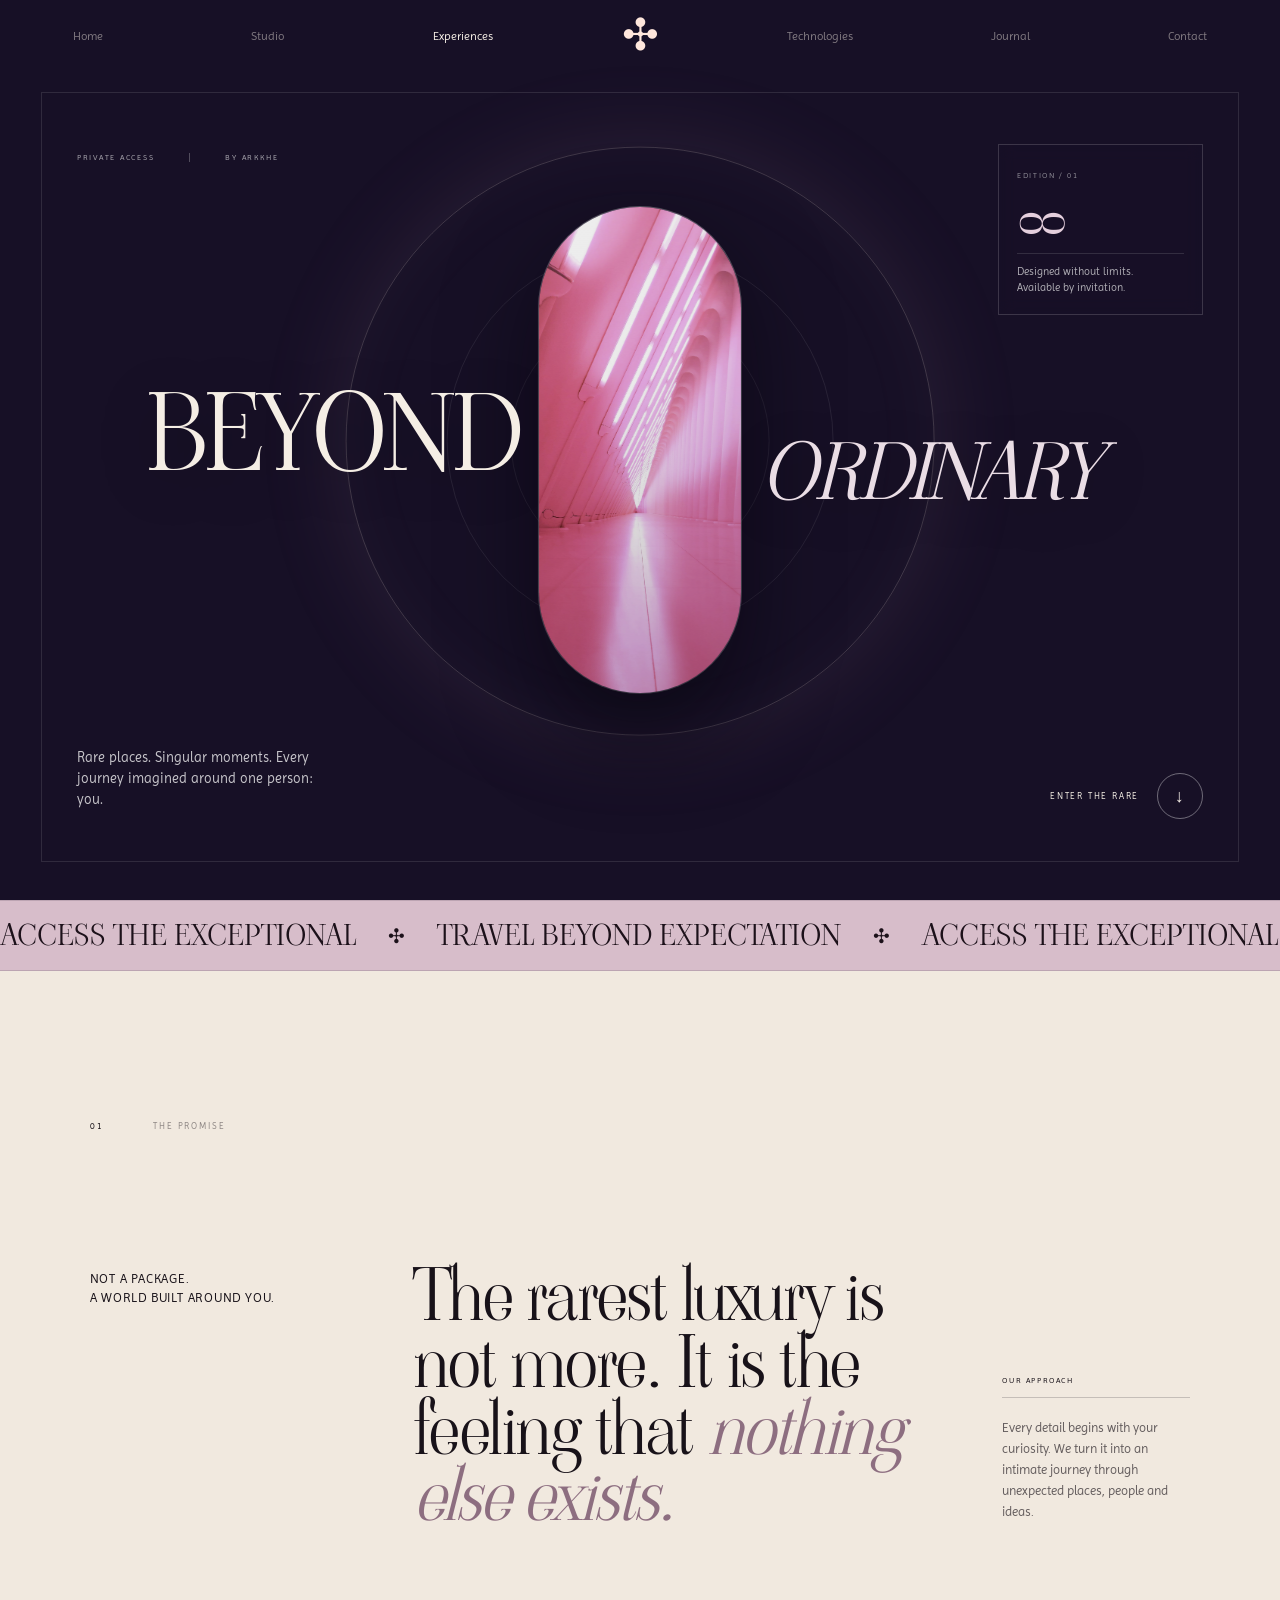
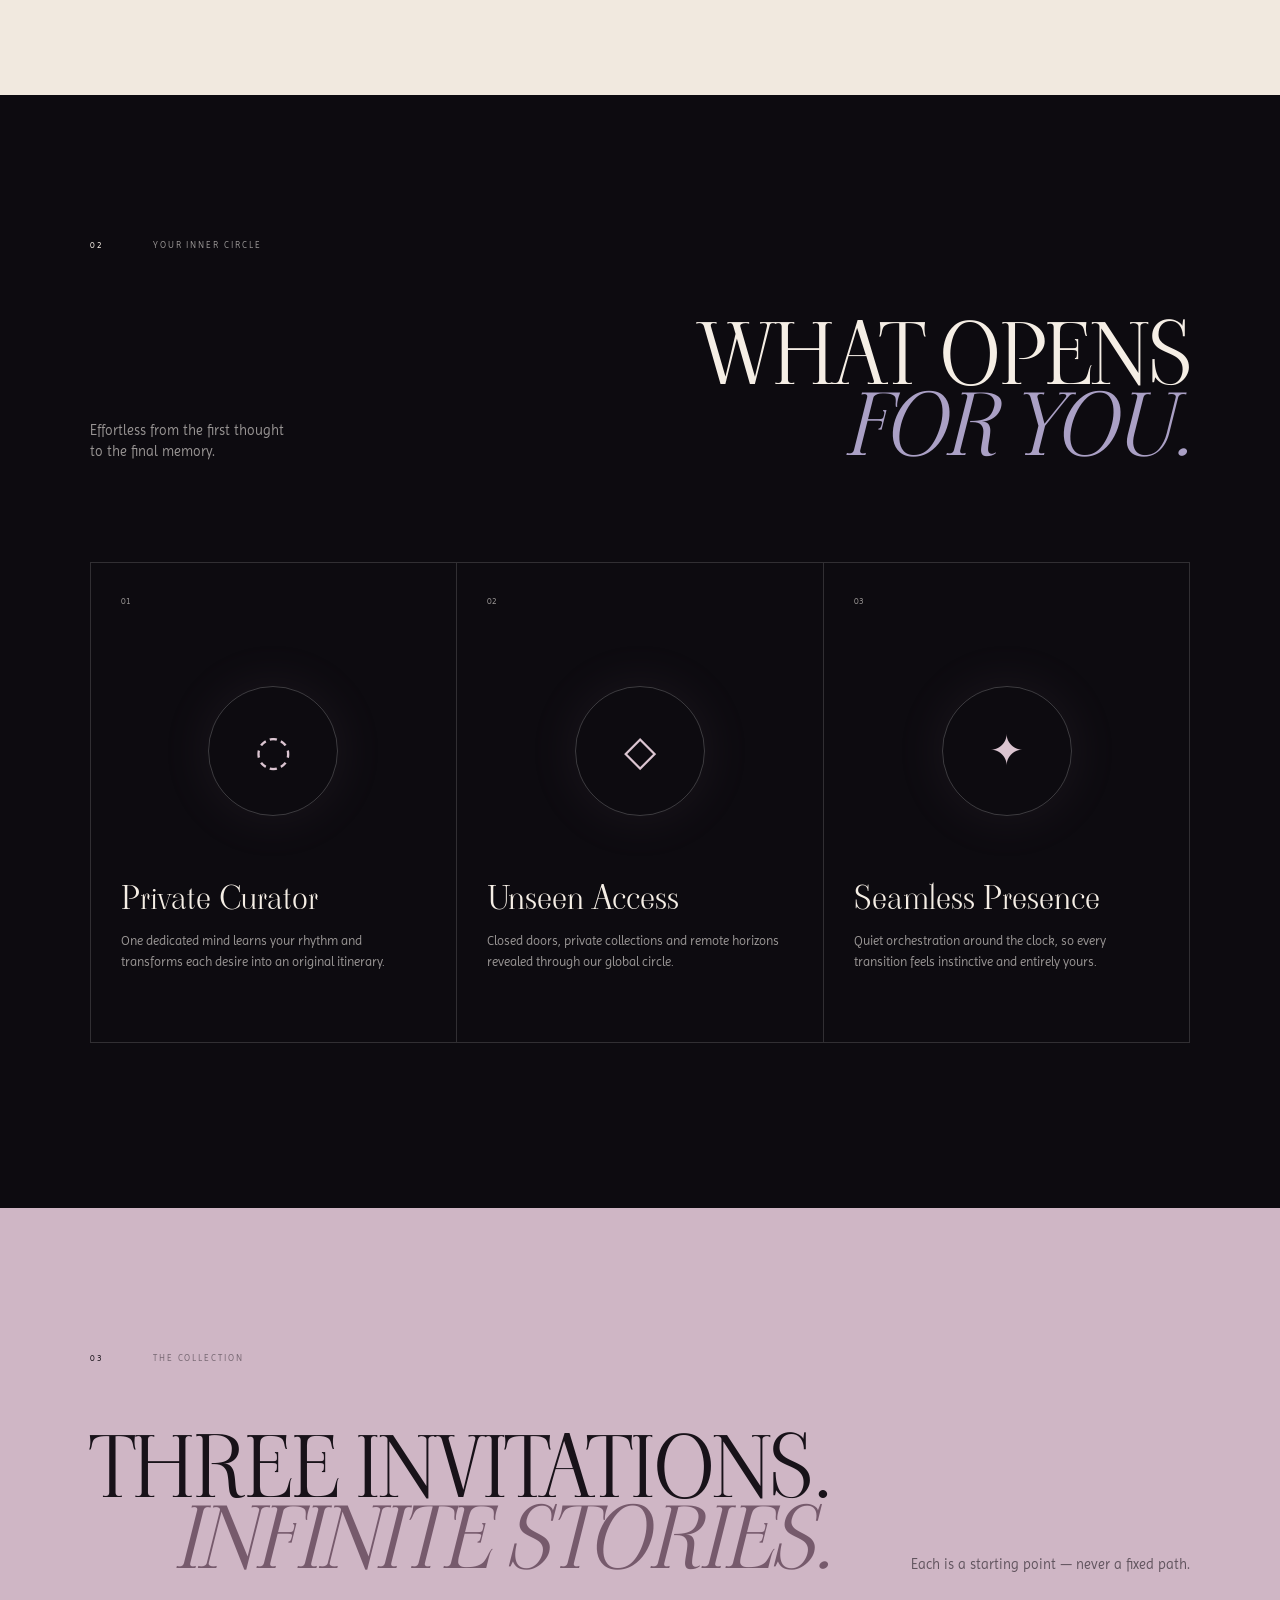
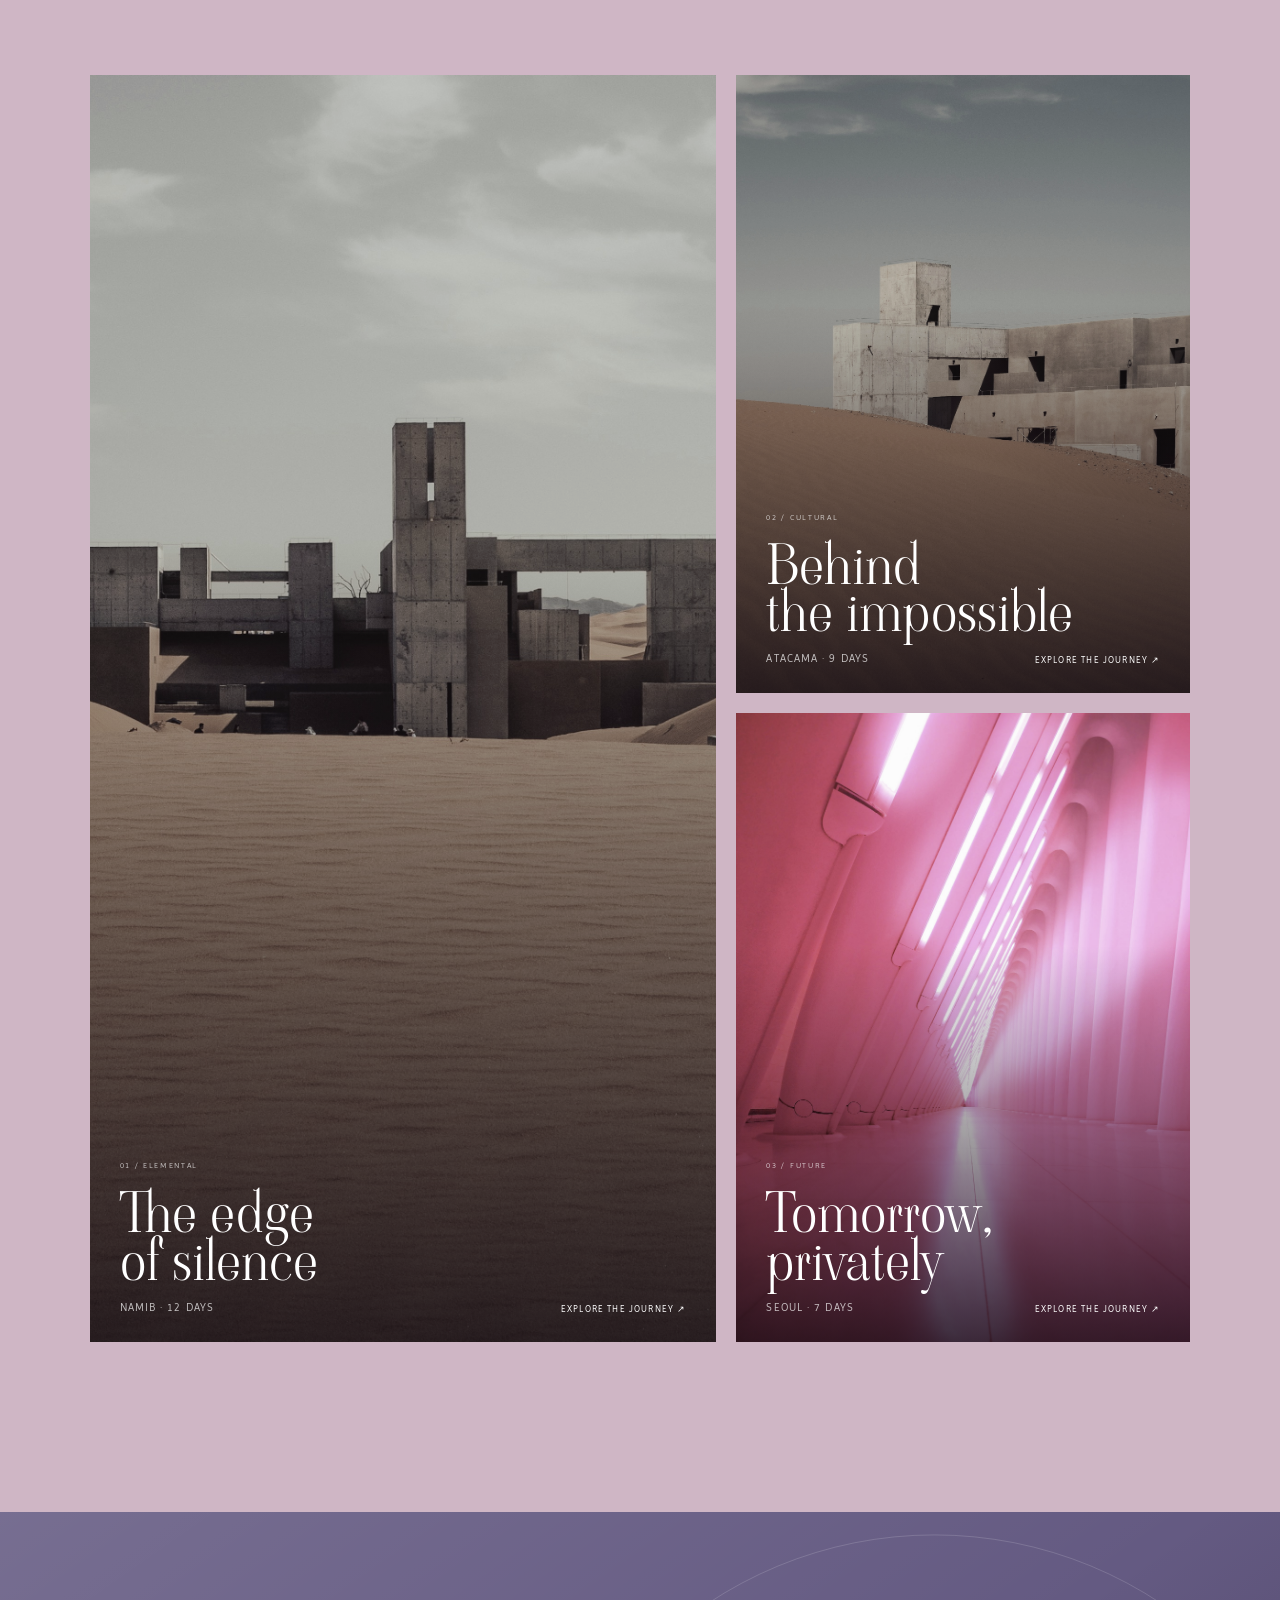
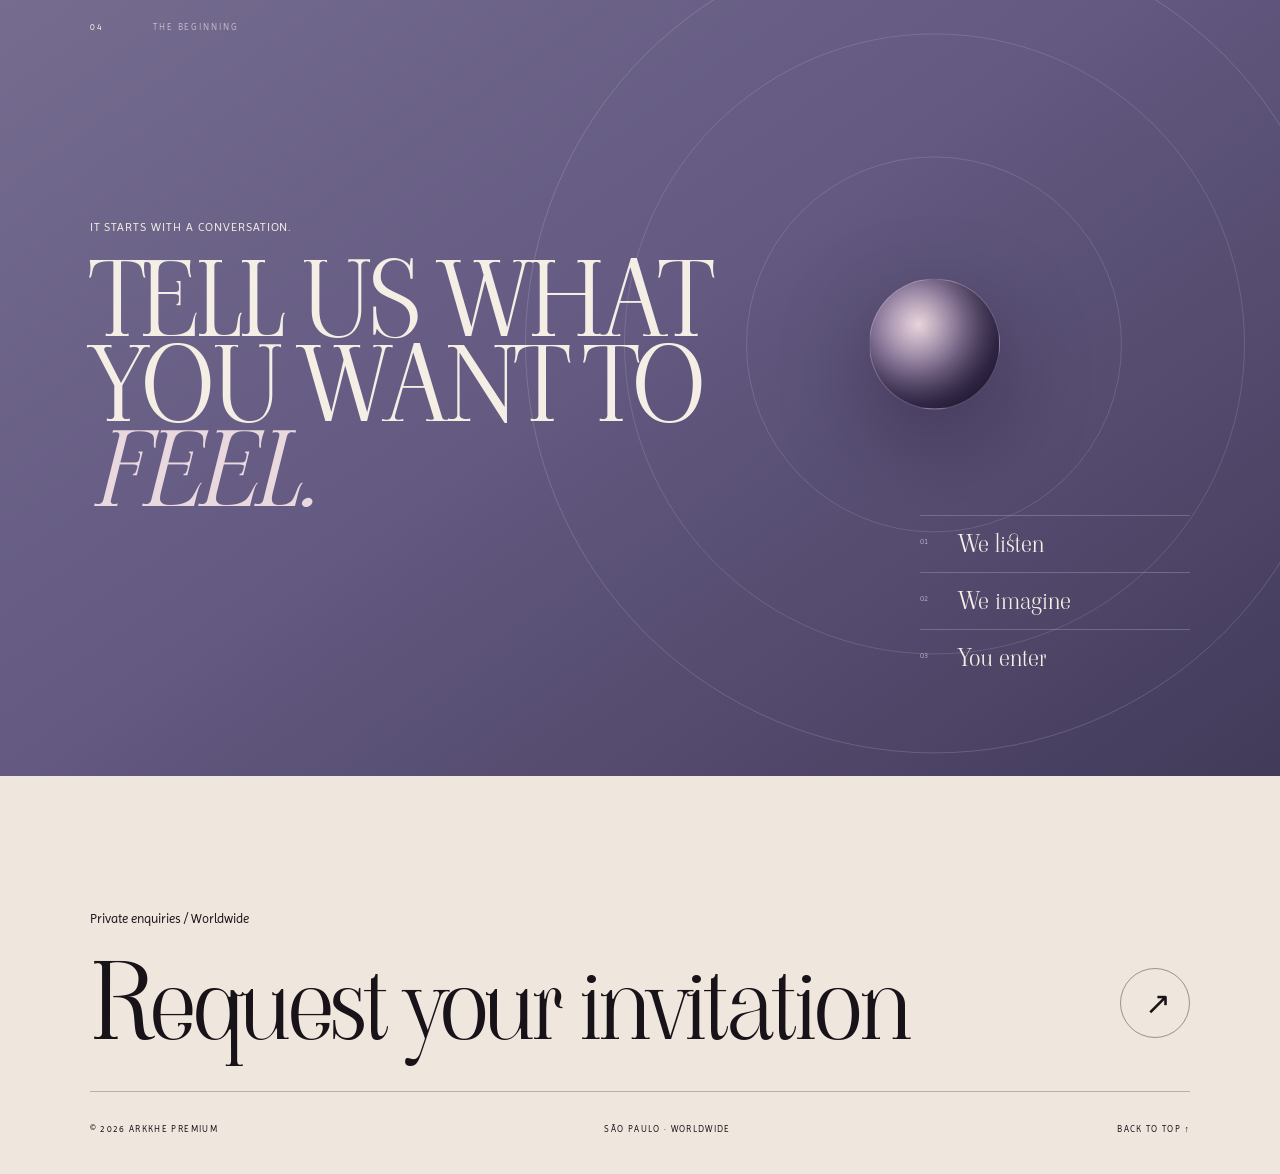
==== commit bb3416c4: "updates" ====
--- a/premium.html
+++ b/premium.html
@@ -18,14 +18,14 @@
     <header class="topbar">
       <button class="menu-button" aria-label="Abrir menu" aria-expanded="false"><span></span><span></span></button>
       <nav class="nav nav--left" aria-label="Navegação principal">
-        <a href="index.html">Home</a><a href="studio.html">Studio</a><a class="active" href="#premium">Experiences</a>
+        <a href="index.html">Home</a><a href="studio.html">Studio</a><a class="active" href="#premium" aria-current="page">Experiences</a>
       </nav>
       <a class="brand" href="index.html" data-home-transition aria-label="Arkkhe — voltar para a página inicial">✣</a>
       <nav class="nav nav--right" aria-label="Navegação secundária">
-        <a href="technologies.html">Technologies</a><a href="#collection">Collection</a><a href="#contact">Contact</a>
+        <a href="technologies.html">Technologies</a><a href="studio.html#journal">Journal</a><a href="studio.html#contact">Contact</a>
       </nav>
       <nav class="mobile-nav" aria-label="Menu móvel">
-        <a href="index.html">Home</a><a href="studio.html">Studio</a><a href="#premium">Experiences</a><a href="technologies.html">Technologies</a><a href="#collection">Collection</a><a href="#contact">Contact</a>
+        <a href="index.html">Home</a><a href="studio.html">Studio</a><a class="active" href="#premium" aria-current="page">Experiences</a><a href="technologies.html">Technologies</a><a href="studio.html#journal">Journal</a><a href="studio.html#contact">Contact</a>
       </nav>
     </header>
 
@@ -105,7 +105,7 @@
       </footer>
     </main>
 
-    <script src="transition.js?v=38"></script>
+    <script src="transition.js?v=39"></script>
     <script src="premium.js?v=1"></script>
   </body>
 </html>
